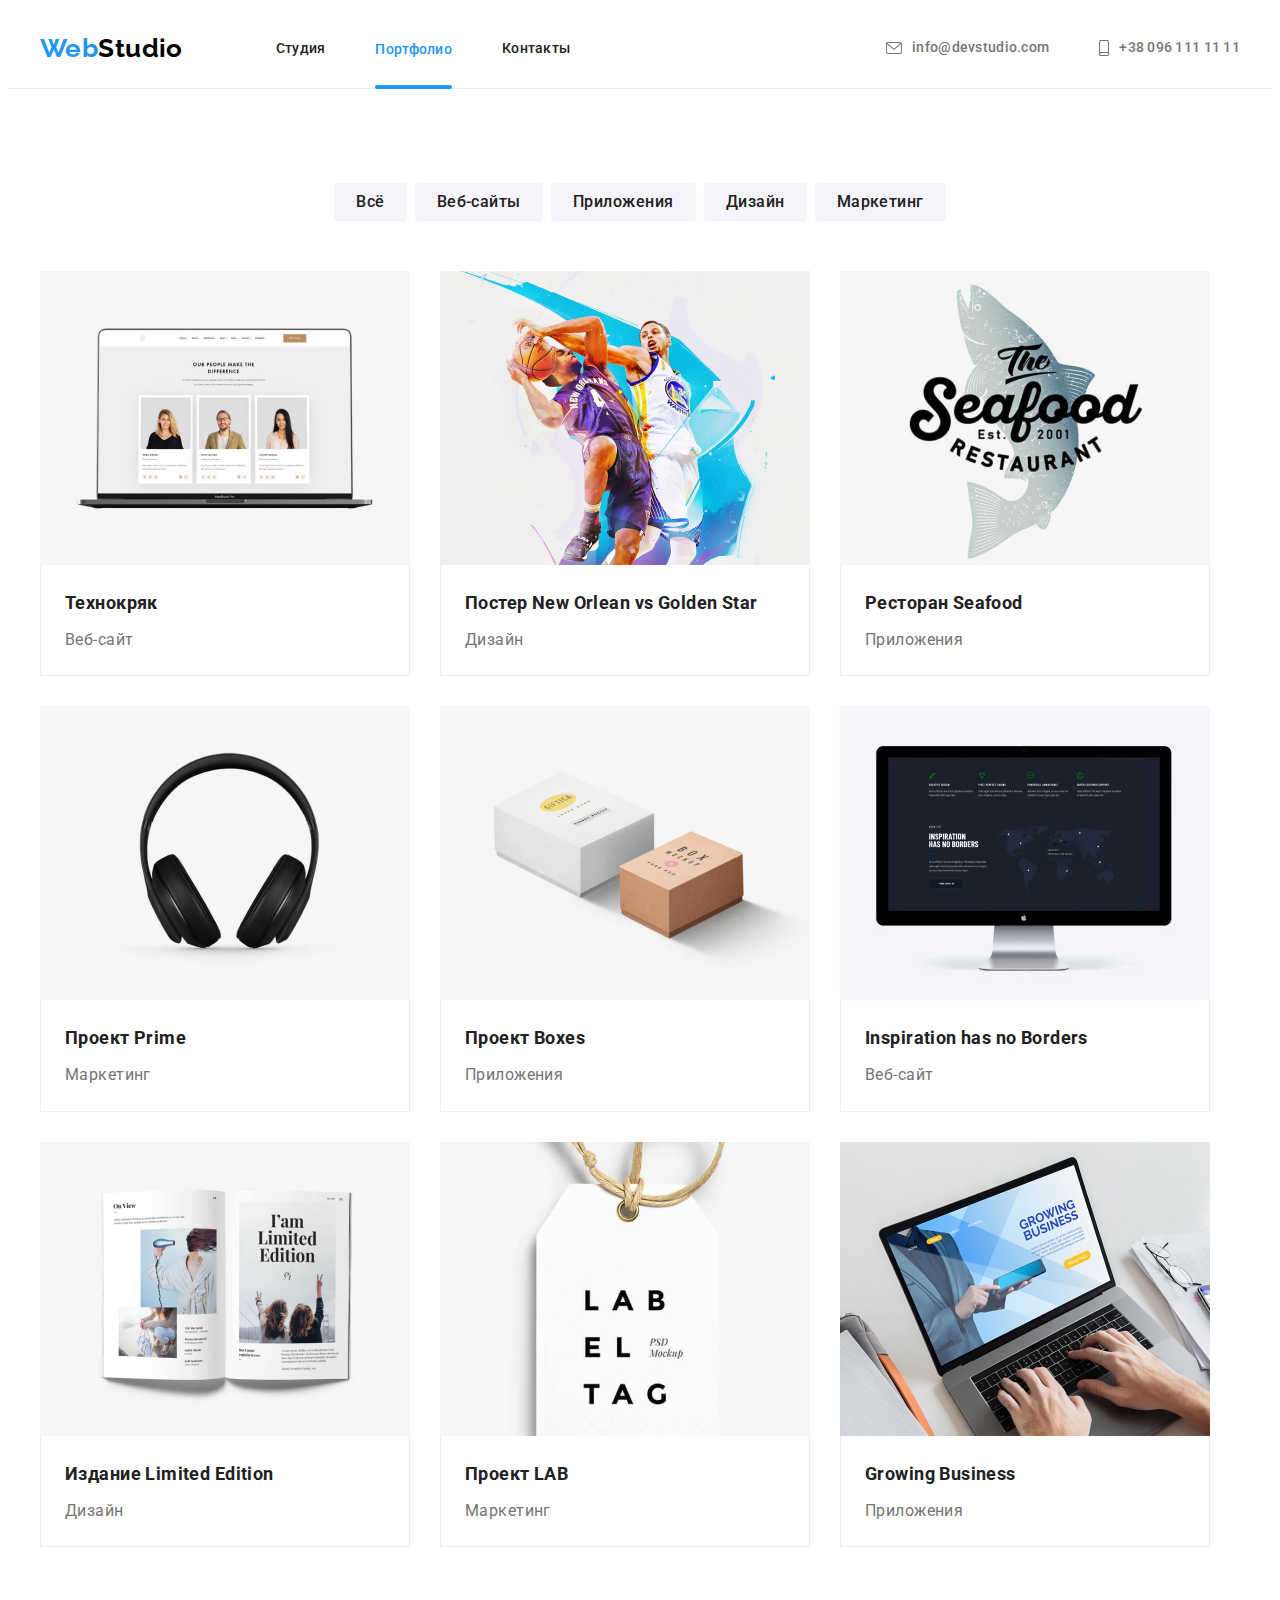
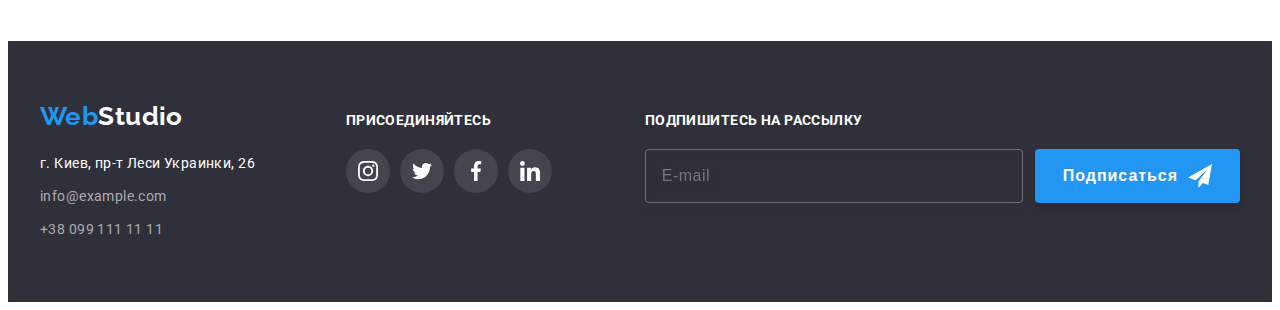
==== portfolio.html @ bd39b063 "Initial commit" ====
<!DOCTYPE html>
<html lang="en">
  <head>
    <meta charset="UTF-8" />
    <meta http-equiv="X-UA-Compatible" content="IE=edge" />
    <meta name="viewport" content="width=device-width, initial-scale=1.0" />
    <title>Portfolio</title>
    <!--Шрифты одной ссылкой -->
    <link rel="preconnect" href="https://fonts.googleapis.com" />
    <link rel="preconnect" href="https://fonts.gstatic.com" crossorigin />
    <link
      href="https://fonts.googleapis.com/css2?family=Raleway:wght@700&family=Roboto:wght@400;500;700&display=swap"
      rel="stylesheet"
    />
    <!-- Рормализация стилей -->
    <link
      rel="stylesheet"
      href="https://cdnjs.cloudflare.com/ajax/libs/modern-normalize/1.1.0/modern-normalize.min.css"
      integrity="sha512-wpPYUAdjBVSE4KJnH1VR1HeZfpl1ub8YT/NKx4PuQ5NmX2tKuGu6U/JRp5y+Y8XG2tV+wKQpNHVUX03MfMFn9Q=="
      crossorigin="anonymous"
      referrerpolicy="no-referrer"
    />
    <!-- CSS -->
    <link rel="stylesheet" href="./css/styles.css" />
  </head>
  <!-- Шапка,логотип -->
  <body>
    <header class="header-section">
      <div class="container">
        <div class="header-nav">
          <nav class="navigation">
            <a lang="en" href="./index.html" class="logo-header link"
              >Web<span class="logo-title">Studio</span></a
            >
            <!-- /* site-nav */ -->
            <ul class="site-nav list">
              <li class="navigation-item">
                <a href="./index.html" class="nav link">Студия</a>
              </li>
              <li class="navigation-item">
                <a href="./portfolio.html" class="nav link current">Портфолио</a>
              </li>
              <li class="navigation-item"><a href="./index.html" class="nav link">Контакты</a></li>
            </ul>
          </nav>
          <!-- auth-nav -->
          <ul class="auth-nav list">
            <li class="item-desktop">
              <a href="mailto:info@devstudio.com" class="header-link link">
                <svg class="auth-icon" width="16px" height="12px">
                  <use href="./images/sprite.svg#icon-envelope"></use>
                </svg>
                info@devstudio.com</a
              >
            </li>
            <li class="item-tel">
              <a href="tel:+380961111111" class="header-link link">
                <svg class="auth-icon" width="10px" height="16px">
                  <use href="./images/sprite.svg#icon-smartphone"></use>
                </svg>
                +38 096 111 11 11</a
              >
            </li>
          </ul>
        </div>
      </div>
    </header>
    <main>
      <section class="features-section section">
        <!-- Button -->

        <div class="container">
          <ul class="control list">
            <li class="control-btn">
              <button type="button" class="btn-portfolio">Всё</button>
              </li>
            <li class="control-btn">
              <button type="button" class="btn-portfolio">Веб-сайты</button>
              </li>
            <li class="control-btn">
              <button type="button" class="btn-portfolio">Приложения</butto>
              </li>
              <li class="control-btn"><button type="button" class="btn-portfolio">Дизайн</butto>
              </li>
              <li class="control-btn">
                <button type="button" class="btn-portfolio">Маркетинг</button>
                </li>
          </ul>
          
          <!-- Товары и услуги -->

          <h1 class="visually-hidden">Заголовок секции</h1>
          <ul class="features list">
            <li class="features-item">
              <a class="icon link" href="#">
                <div class="features-overlay">
                <img src="./images/img-portfolio/img-1.jpg" alt="Ноутбук" width="370" height="294" />
                 <p class="features-overlay-text">Ресурс предлагает комплексные 
                   предложения с разным уровнем функционала 
                    и сервисов. Все это позволит посетителю получить исчерпывающие сведения 
                    о компании или частном лице.</p>
               </div>
              <div class="features-heading">
                <h2 class="features-items">Технокряк</h2>
                <p class="features-text">Веб-сайт</p>
                </div>
                 </a>
            </li>
              
              <li class="features-item">
              <a class="icon link" href="#">
                <div class="features-overlay">
              <img src="./images/img-portfolio/img-2.jpg" alt="Баскетбол" width="370" height="294" />
               <p class="features-overlay-text">Ресурс предлагает комплексные 
                   предложения с разным уровнем функционала 
                    и сервисов. Все это позволит посетителю получить исчерпывающие сведения 
                    о компании или частном лице.</p>
               </div>
              <div class="features-heading">
                <h2 lang="en" class="features-items">
                  <span lang="ru">Постер</span> New Orlean vs Golden Star</h2>
                <p class="features-text">Дизайн</p>
              </div>
              </a>
            </li>
            <li class="features-item">
              <a class="icon link" href="#">
                <div class="features-overlay">
              <img src="./images/img-portfolio/img-3.jpg" alt="Рыба" width="370" height="294" />
              <p class="features-overlay-text">Ресурс предлагает комплексные 
                   предложения с разным уровнем функционала 
                    и сервисов. Все это позволит посетителю получить исчерпывающие сведения 
                    о компании или частном лице.</p>
               </div>
              <div class="features-heading">
                <h2 lang="en" class="features-items"><span lang="ru">Ресторан</span> Seafood</h2>
                <p class="features-text">Приложения</p>
              </div>
              </a>
            </li>
            <li class="features-item">
              <a class="icon link" href="#">
                <div class="features-overlay">
              <img src="./images/img-portfolio/img-4.jpg" alt="Наушники" width="370" height="294" />
              <p class="features-overlay-text">Ресурс предлагает комплексные 
                   предложения с разным уровнем функционала 
                    и сервисов. Все это позволит посетителю получить исчерпывающие сведения 
                    о компании или частном лице.</p>
               </div>
              <div class="features-heading">
                <h2 lang="en" class="features-items"><span lang="ru">Проект</span> Prime</h2>
                <p class="features-text">Маркетинг</p>
              </div>
              </a>
            </li>
            <li class="features-item">
              <a class="icon link" href="#">
                <div class="features-overlay">
              <img src="./images/img-portfolio/img-5.jpg" alt="Боксы" width="370" height="294" />
              <p class="features-overlay-text">Ресурс предлагает комплексные 
                   предложения с разным уровнем функционала 
                    и сервисов. Все это позволит посетителю получить исчерпывающие сведения 
                    о компании или частном лице.</p>
               </div>
              <div class="features-heading">
                <h2 lang="en" class="features-items"><span lang="ru">Проект</span> Boxes</h2>
                <p class="features-text">Приложения</p>
              </div>
              </a>
            </li>
            <li class="features-item">
              <a class="icon link" href="#">
                <div class="features-overlay">
              <img
                src="./images/img-portfolio/img-6.jpg" alt="Монитор ПК" width="370" height="294" />
              <p class="features-overlay-text">Ресурс предлагает комплексные 
                   предложения с разным уровнем функционала 
                    и сервисов. Все это позволит посетителю получить исчерпывающие сведения 
                    о компании или частном лице.</p>
               </div>
              <div class="features-heading">
                <h2 lang="en" class="features-items">Inspiration has no Borders</h2>
                <p class="features-text">Веб-сайт</p>
              </div>
              </a>
            </li>
            <li class="features-item">
              <a class="icon link" href="#">
                <div class="features-overlay">
              <img src="./images/img-portfolio/img-7.jpg" alt="Журнал" width="370" height="294" />
              <p class="features-overlay-text">Ресурс предлагает комплексные 
                   предложения с разным уровнем функционала 
                    и сервисов. Все это позволит посетителю получить исчерпывающие сведения 
                    о компании или частном лице.</p>
               </div>
              <div class="features-heading">
                <h2 lang="en" class="features-items">
                  <span lang="ru">Издание</span> Limited Edition
                </h2>
                <p class="features-text">Дизайн</p>
              </div>
              </a>
            </li>
            <li class="features-item">
              <a class="icon link" href="#">
                <div class="features-overlay">
              <img src="./images/img-portfolio/img-8.jpg" alt="Бирка с одежды" width="370" height="294" />
              <p class="features-overlay-text">Ресурс предлагает комплексные 
                   предложения с разным уровнем функционала 
                    и сервисов. Все это позволит посетителю получить исчерпывающие сведения 
                    о компании или частном лице.</p>
               </div>
              <div class="features-heading">
                <h2 lang="en" class="features-items"><span lang="ru">Проект</span> LAB</h2>
                <p class="features-text">Маркетинг</p>
              </div>
              </a>
            </li>
            <li class="features-item">
              <a class="icon link" href="#">
                <div class="features-overlay">
              <img src="./images/img-portfolio/img-9.jpg" alt="Работа за ноутбуком" width="370" height="294" />
              <p class="features-overlay-text">Ресурс предлагает комплексные 
                   предложения с разным уровнем функционала 
                    и сервисов. Все это позволит посетителю получить исчерпывающие сведения 
                    о компании или частном лице.</p>
               </div>
              <div class="features-heading">
                <h2 lang="en" class="features-items">Growing Business</h2>
                <p class="features-text">Приложения</p>
                </div>
              </a>
            </li>
          </ul>
        </div>
          </section>
          </main>
    
        
      

      <!-- Футер -->
    <footer class="footer-section">
      <div class="footer-social container">
      <div class="footer-aside">
        <a lang="en" href="./index.html" class="logo-footer link"
          >Web<span class="logo-title-span">Studio</span></a
        >

        <address>
          <ul class="team-footer list">
            <li class="footer-item">
              <a
                href="//goo.gl/maps/XvVAJL7zwZZcy64VA"
                target="_blank"
                rel="noopener noreferrer"
                class="footer-text link"
                >г. Киев, пр-т Леси Украинки, 26</a
              >
            </li>
            <li class="footer-item">
              <a href="mailto:info@example.com" class="footer-link link">info@example.com</a>
            </li>
            <li class="footer-item">
              <a href="tel:+380991111111" class="footer-link link">+38 099 111 11 11</a>
            </li>
          </ul>
        </address>
        </div>

        <div class="social-join">
          <h3 class="caption">ПРИСОЕДИНЯЙТЕСЬ</h3>
          <ul class="social list">
            <li class="social-item">
              <a
                class="social-link link"
                href=""
                target="_blank"
                rel="noopener noreferrer"
                aria-label="иконка instagram"
              >
                <svg class="social-icon" width="20px" height="20px">
                  <use href="./images/sprite.svg#icon-instagram-1"></use>
                </svg>
              </a>
            </li>
            <li class="social-item">
              <a
                class="social-link link"
                href=""
                target="_blank"
                rel="noopener noreferrer"
                aria-label="иконка twitter"
              >
                <svg class="social-icon" width="20px" height="20px">
                  <use href="./images/sprite.svg#icon-twitter-2"></use>
                </svg>
              </a>
            </li>
            <li class="social-item">
              <a
                class="social-link link"
                href=""
                target="_blank"
                rel="noopener noreferrer"
                aria-label="иконка facebook"
              >
                <svg class="social-icon" width="20px" height="20px">
                  <use href="./images/sprite.svg#icon-facebook-3"></use>
                </svg>
              </a>
            </li>
            <li class="social-item">
              <a
                class="social-link link"
                href=""
                target="_blank"
                rel="noopener noreferrer"
                aria-label="иконка linkedin"
              >
                <svg class="social-icon" width="20px" height="20px">
                  <use href="./images/sprite.svg#icon-linkedin-4"></use>
                </svg>
              </a>
            </li>
          </ul>
        </div>
      <div class="footer-form-input">
      <p class="caption">Подпишитесь на рассылку</p>
        <form class="footer-form" name="footer-form">
          <input class="input-footer" type="text" name="e-mail" placeholder="E-mail" />
            <button class="footer-btn" type="submit">
              Подписаться
              <svg class="icon-icon-send" width="24" height="24">
                <use href="./images/sprite.svg#icon-icon-send"></use>
              </svg>
            </button>
          </form>
        </div>
    </div>
</footer>
  </body>
</html>
---- css/styles.css ----
:root {
  --main-font: Roboto, sans-serif;
  --secondary-font: Raleway, sans-serif;
  /* text-color */
  --accent-color: #2196F3;
  --main-text-color: #757575;
  --title-text-color: #212121;
  --secondary-text-color: #FFFFFF;
  --logo-text-color: #000000;
  /* bacground-calor */
  --main-bacground-color: #FFFFFF;
  --secondary-bacground-color: #2F303A;
  --galerry-bacground-color: #E5E5E5;
  --team-bacgrount-color: #F5F4FA;
  --timing-function: cubic-bezier(0.4, 0, 0.2, 1);
}



body {
  font-family: var(--main-font);
  font-size: 14px;
  letter-spacing: 0.03em;
  color: var(--main-text-color);
  background-color: var(--main-bacground-color);
}


h1,
h2,
h3,
h4,
h5,
h6,
p {
  margin: 0;
}

img {
  display: block;
  max-width: 100%;
}

/* Скрытые заголовки */
.visually-hidden {
  position: absolute;
  width: 1px;
  height: 1px;
  margin: -1px;
  border: 0;
  padding: 0;
  white-space: nowrap;
  clip-path: inset(100%);
  clip: rect(0 0 0 0);
  overflow: hidden;
}

/* Container */
.container {
  /* outline: 1px solid red; */
  width: 1200px;
  padding-left: 15px;
  padding-right: 15px;
  margin-left: auto;
  margin-right: auto;
}

/* Падинги для секций */
.section {
  padding-top: 94px;
  padding-bottom: 94px;
}


.list {
  list-style: none;
  padding: 0;
  margin: 0;
}

.link {
  text-decoration: none;
}

/* Шапка , header-container*/
.header-section {
  border-bottom: 1px solid #ECECEC;
}

.header-nav {
  display: flex;
  align-items: center;
}


.navigation {
  display: flex;
  align-items: center;
}

.site-nav {
  display: flex;

}

.navigation-item {
  display: block;
  margin-right: 50px;
  margin-top: 32px;
  margin-bottom: 32px;
}

.navigation-item:last-child {
  margin-right: 0;
}

.item-desktop {
  margin-right: 50px;

}

.auth-nav {
  display: block;
  display: flex;
  align-items: center;
  margin-left: auto;
}


/* Логотип */
.logo-header {
  display: block;
  margin-right: 93px;
  color: var(--accent-color);
  font-family: 'Raleway';
  font-weight: 700;
  font-size: 26px;
  line-height: 1.19;
}

.logo-title {
  color: var(--logo-text-color);

}

/* site-nav */
.nav.link {
  font-style: normal;
  font-weight: 500;
  font-size: 14px;
  line-height: 16px;
  letter-spacing: 0.02em;
  color: var(--title-text-color);
  padding-top: 32px;
  padding-bottom: 32px;
  transition-property: color;
  transition-duration: 250ms;
  transition-timing-function: cubic-bezier(0.4, 0, 0.2, 1);
}

.auth-icon {
  fill: currentColor;
  margin-right: 10px;
}

.link.current {
  color: var(--accent-color);

}

.nav:hover,
.nav:focus {
  color: var(--accent-color);

}

/* Студия псевдо-элемент */
.nav.current {
  position: relative;
  bottom: -1px;
}

.nav.current::after {
  content: '';
  position: absolute;
  bottom: 0;
  left: 0;
  display: block;
  width: 100%;
  height: 4px;
  border-radius: 2px;
  background-color: var(--accent-color);

}

/* auth-nav */
.header-link {
  display: flex;
  align-items: center;
  color: var(--main-text-color);
  font-weight: 500;
  font-size: 14px;
  line-height: 1.14;
  letter-spacing: 0.02em;
  padding-top: 32px;
  padding-bottom: 32px;
  transition-property: color;
  transition-duration: 250ms;
  transition-timing-function: cubic-bezier(0.4, 0, 0.2, 1);
}

.header-link:hover,
.header-link:focus {
  color: var(--accent-color);
}

/*Герой */
.hero-section {
  max-width: 1600px;
  height: 600px;
  background-image: linear-gradient(rgba(47, 48, 58, 0.4), rgba(47, 48, 58, 0.4)), url(../images/Img-8.jpg);
  background-color: var(--secondary-bacground-color);
  background-size: cover;
  background-position: center;
  background-repeat: no-repeat;
  text-align: center;
  margin-left: auto;
  margin-right: auto;
  padding-top: 200px;
  padding-bottom: 200px;
}

.hero-title {
  font-weight: 900;
  font-size: 44px;
  line-height: 1.36;
  width: 696px;
  height: 120px;
  text-transform: uppercase;
  color: var(--secondary-text-color);
  margin: auto;
  align-items: center;
  text-align: center;
  letter-spacing: 0.06em;
}


/* button */
.hero-btn {
  font-family: inherit;
  margin-top: 30px;
  border-radius: 4px;
  cursor: pointer;
  font-weight: 700;
  font-size: 16px;
  line-height: 1.87;
  align-items: center;
  text-align: center;
  border: none;
  letter-spacing: 0.06em;
  background-color: var(--accent-color);
  color: var(--secondary-text-color);
  padding: 10px 32px;
  transition-property: color;
  box-shadow: 0px 4px 4px rgb(0 0 0 / 15%);
  transition: background-color, 250ms cubic-bezier(0.4, 0, 0.2, 1);

}

.hero-btn:hover,
.hero-btn:focus {

  background-color: #2187F7;
}

/* Модальное окно */
.backdrop {
  z-index: 1;
  position: fixed;
  top: 0;
  left: 0;
  width: 100%;
  height: 100%;
  transition-property: color;
  background-color: rgba(0, 0, 0, 0.2);
  transition: opacity 500ms, visibility 500ms;
}

.backdrop.is-hidden {
  opacity: 0;
  visibility: hidden;
  pointer-events: none;

}

.modal-wrapper {
  position: absolute;
  top: 50%;
  left: 50%;
  transform: translate(-50%, -50%);
  padding: 40px;
  width: 528px;
  height: 581px;
  background: #FFFFFF;
  border-radius: 4px;
  box-shadow: 0px 1px 3px rgba(0, 0, 0, 0.12),
    0px 1px 1px rgba(0, 0, 0, 0.14), 0px 2px 1px rgba(0, 0, 0, 0.2);

}

.modal-btn {
  position: absolute;
  top: 8px;
  right: 8px;
  display: flex;
  align-items: center;
  justify-content: center;
  width: 30px;
  height: 30px;
  padding: 0;
  background-color: #FFFFFF;
  border: 1px solid rgba(0, 0, 0, 0.1);
  border-radius: 50%;
  cursor: pointer;
  transition-property: color;
  transition: background-color 250ms cubic-bezier(0.4, 0, 0.2, 1);

}



.modal-icon {
  transform: rotate(0deg);
  transition-property: color;
  color: var(--secondary-text-color);
  transition-property: fill, transform;
  transition-duration: 250ms;
  transition-timing-function: linear;
  transition-delay: 0;
}

.modal-btn:hover,
.modal-btn:focus {
  background-color: var(--accent-color)
}

.modal-btn:hover .modal-icon,
.modal-btn:focus .modal-icon {
  fill: var(--secondary-text-color);
  transform: rotate(180deg);
}

/* Форпма заполнения для МОДАЛЬНОГО ОКНА */
.modal-title {
  display: flex;
  justify-content: center;
  margin-bottom: 12px;
  font-weight: 700;
  font-size: 20px;
  line-height: 1.15;
  color: var(--title-text-color);
}

.modal-form {
  text-align: center;
}

.contact-form {
  display: block;
  margin-bottom: 10px;
  text-align: left;
}


.contact-form-label {
  display: inline-block;
  margin-bottom: 4px;
  font-size: 12px;
  line-height: 1.17;
  letter-spacing: 0.01em;
}

.form-modal-input {
  position: relative;
  display: block;
}

.form-input-title {
  display: flex;
  width: 100%;
  height: 40px;
  padding: 12px 16px;
  padding-left: 42px;
  line-height: 1.14;
  letter-spacing: 0.01em;
  color: var(--title-text-color);
  border: 1px solid rgba(33, 33, 33, 0.2);
  border-radius: 4px;
  transition: border-color 250ms cubic-bezier(0.4, 0, 0.2, 1);
}

.form-input-title:hover+.form-icon,
.form-input-title:focus+.form-icon {
  color: var(--accent-color);
}



.form-input-title:hover,
.form-input-title:focus {
  outline: 0;
  border-color: var(--accent-color);
}

.form-icon {
  position: absolute;
  top: 50%;
  left: 13px;
  pointer-events: none;
  color: var(--title-text-color);
  fill: currentColor;
  transform: translateY(-50%);
  transition: color 250ms cubic-bezier(0.4, 0, 0.2, 1);
}

.form-icon:hover,
.form-icon:focus {

  color: var(--accent-color);
}

/* Коментарии в форме */

.modal-label-coment {
  display: block;
  text-align: left;
  font-weight: 400;
  font-size: 12px;
  line-height: 1.17;
  letter-spacing: 0.01em;
  color: var(--main-text-color);
}

.comment {
  display: flex;
  width: 100%;
  margin-top: 4px;
  resize: none;
  height: 120px;
  margin-bottom: 20px;
  font-size: 14px;
  line-height: 1.14;
  letter-spacing: 0.01em;
  padding: 12px 16px;
  border: none;
  outline: 1px solid rgba(33, 33, 33, 0.2);
  border-radius: 4px;
  transition: 250ms cubic-bezier(0.4, 0, 0.2, 1);
}

.comment:placeholder-shown {
  font-size: 12px;
  line-height: 14px;
  letter-spacing: 0.01em;
  color: rgba(117, 117, 117, 0.5);
}

.comment:focus,
.comment:hover {
  outline: 1px solid var(--accent-color);
}


/* Чек-бокс */
.radio-check {
  display: flex;
  align-items: center;
  justify-content: center;
  font-size: 14px;
  line-height: 1.71;
  letter-spacing: 0.03em;
  margin-bottom: 25px;

}

.checkbox:checked+.modal-check {
  fill: var(--main-bacground-color);
  background-color: var(--accent-color);
  border-color: var(--accent-color);
  background-origin: border-box;
}

.checkbox:focus+.modal-check {
  border-color: var(--accent-color);
}

.checkbox:hover+.modal-check {
  border-color: var(--accent-color);
}

.modal-check {
  width: 16px;
  height: 15px;
  margin-right: 9px;
  fill: var(--main-bacground-color);
  border: 2px solid var(--title-text-color);
  transition: 250ms cubic-bezier(0.4, 0, 0.2, 1);
  border-radius: 2px;
}

.contact-form-checkbox-label-link {
  color: var(--accent-color);
  transition: border-color 250ms cubic-bezier(0.4, 0, 0.2, 1);
}


/* btn-comment */
.btn-comment {
  font-weight: 700;
  font-size: 16px;
  line-height: 1.88;
  display: flex;
  letter-spacing: 0.06em;
  color: var(--main-bacground-color);
  border: none;
  background-color: var(--accent-color);
  padding: 10px 55px;
  border-radius: 4px;
  margin-right: auto;
  margin-left: auto;
  cursor: pointer;
  transition: 250ms cubic-bezier(0.4, 0, 0.2, 1);
  border-radius: 4px;
  outline: transparent;
}

.btn-comment:hover,
.btn-comment:focus {
  background-color: #188ce8;
  box-shadow: 0px 4px 4px rgba(0, 0, 0, 0.15);
  border-radius: 4px;
}



/* < !-- Преимущества --> */
.benefits-list {
  display: flex;
  margin-right: -30px;
}

.benefits-item {
  margin-right: 30px;
  width: 270px;
}

.benefits-item:last-child {
  margin-right: 0;
}

.benefits-text {
  font-size: 14px;
  line-height: 1.71;

  color: var(--main-text-color);
}

.benefits-title {
  margin-top: 0;
  margin-bottom: 10px;
  font-weight: 700;
  font-size: 14px;
  line-height: 1.71;
  text-transform: uppercase;
  color: var(--title-text-color);
}

/* Иконки Преймущества */
.benefits-list {
  display: flex;
}

.benefits-item:not(:last-child) {
  margin-right: 30px;
}

.benefits-link {
  display: flex;
  align-items: center;
  justify-content: center;
  width: 270px;
  height: 120px;
  border: 1px solid var(--team-bacgrount-color);
  border-radius: 4px;
  background-color: var(--team-bacgrount-color);
  margin-bottom: 30px;
  transition-duration: 250ms;
  transition-timing-function: cubic-bezier(0.4, 0, 0.2, 1);
}


.benefits-link:hover {
  border-color: var(--accent-color);
}

.benefits-link:hover .benefits-icon,
.benefits-link:focus .benefits-icon {
  fill: var(--accent-color);
}

/* Примеры работ */

.galerry-section {
  background-color: var(--main-bacground-color);
  padding-bottom: 94px;
}

.galerry-title {
  font-weight: 700;
  font-size: 36px;
  line-height: 1.71;
  color: var(--title-text-color);
  text-align: center;
  margin-bottom: 50px;
}

.galerry-img {
  display: flex;
}

.galerry-item:not(:last-child) {
  margin-right: 30px;
  width: 370px;
}

/* Псевдо-элемент для Примеры работ */
.galrrry-text {
  position: relative;
}

.applications {
  position: absolute;
  bottom: 0;
  display: flex;
  align-items: center;
  justify-content: center;
  width: 100%;
  height: 70px;
  background-color: rgba(47, 48, 58, 0.8);
  font-weight: 700;
  line-height: 1.14px;
  text-transform: uppercase;
  color: #FFFFFF;
}


/* Наша команда */
.team-section {
  background-color: var(--team-bacgrount-color);

}

.team-title {
  font-weight: 700;
  font-size: 36px;
  line-height: 1.17;
  color: var(--title-text-color);
  text-align: center;
  margin-bottom: 50px;
}

.team.list {
  display: flex;
}

.items-team {
  padding-top: 30px;
  padding-bottom: 30px;
}

.team-item {
  margin-bottom: 10px;
  font-weight: 500;
  font-size: 16px;
  line-height: 1.19;
  text-align: center;

  color: var(--title-text-color);
}

.team-text {
  font-size: 16px;
  line-height: 1.19;
  text-align: center;
  margin-bottom: 16px;

  color: var(--main-text-color);
}

.img-item:not(:last-child) {
  margin-right: 30px;
  width: 270px;
}

.img-item {
  background-color: #FFFFFF;
  box-shadow: 0px 1px 3px rgba(0, 0, 0, 0.12), 0px 1px 1px rgba(0, 0, 0, 0.14), 0px 2px 1px rgba(0, 0, 0, 0.2);
  border-radius: 0px 0px 4px 4px;
}

/* Иконки Наша команда */

.team-items {
  display: flex;
  justify-content: center;
  align-items: center;
}

.items-icon:not(:last-child) {
  margin-right: 10px;
}

.team-link {
  display: flex;
  align-items: center;
  justify-content: center;
  width: 44px;
  height: 44px;
  border-radius: 50%;
  transition-property: background-color;
  transition-duration: 250ms;
  transition-timing-function: cubic-bezier(0.4, 0, 0.2, 1);
}

.team-link:hover,
.team-link:focus {
  background-color: var(--accent-color);

}

.team-icon {
  fill: #AFB1B8;
  transition: fill 250ms cubic-bezier(0.4, 0, 0.2, 1);
  ;
}

.team-link:hover .team-icon,
.team-link:focus .team-icon {
  fill: var(--main-bacground-color);
}

/* Постоянные клиенты */
.clients-title {
  font-style: normal;
  font-weight: 700;
  font-size: 36px;
  line-height: 1.17;
  text-align: center;
  letter-spacing: 0.03em;
  color: var(--title-text-color);
  margin-bottom: 50px;
}

.clients {
  display: flex;
}

.clients-item:not(:last-child) {
  margin-right: 30px;
}

.clients-link {
  display: flex;
  align-items: center;
  justify-content: center;
  width: 170px;
  height: 92px;
  border: 1px solid #AFB1B8;
  border-radius: 4px;
  transition-property: backgound-color;
  transition-duration: 250ms;
  transition-timing-function: cubic-bezier(0.4, 0, 0.2, 1);
}

.clients-icon {
  fill: #AFB1B8;
  transition-duration: 250ms;
  transition-timing-function: cubic-bezier(0.4, 0, 0.2, 1);
}

.clients-link:hover,
.clients-link:focus {
  border-color: var(--accent-color);
  fill: var(--accent-color);
}

.clients-link:hover .clients-icon,
.clients-link:focus .clients-icon {
  fill: var(--accent-color);
}

/* Футер */
/* логотип */
.address {
  font-style: normal;

}

.logo-footer {
  margin-bottom: 20px;
  display: block;
  margin-right: 93px;
  color: var(--accent-color);
  font-family: 'Raleway';
  font-weight: 700;
  font-size: 26px;
  line-height: 1.19;
}

.logo-title-span {
  color: var(--secondary-text-color);
}

.footer-section {
  background-color: var(--secondary-bacground-color);
  color: var(--secondary-text-color);
  padding-top: 60px;
  padding-bottom: 60px;
}


.footer-item {
  margin-top: 9px;
}

.footer-item:not(:last-child) {
  margin-top: 9px;
}

.footer-text {
  font-style: normal;
  font-size: 14px;
  line-height: 1.71;
  color: var(--secondary-text-color);
  transition-duration: 250ms;
  transition-timing-function: cubic-bezier(0.4, 0, 0.2, 1);
}

.footer-text:hover,
.footer-text:focus {
  color: var(--accent-color);
}

.footer-link {
  font-style: normal;
  font-size: 14px;
  line-height: 1.71;
  color: rgba(255, 255, 255, 0.6);
  transition-duration: 250ms;
  transition-timing-function: cubic-bezier(0.4, 0, 0.2, 1);
}

.footer-link:hover,
.footer-link:focus {
  color: var(--accent-color);
}

/* Иконки футер */
.footer-social {
  display: flex;
  align-items: baseline;
}

.footer-aside {
  margin-right: 70px;
}

.social-join {
  box-sizing: border-box;
}

.caption {
  font-weight: 700;
  font-size: 14px;
  line-height: 1.14;
  letter-spacing: 0.03em;
  text-transform: uppercase;
  color: var(--secondary-text-color);
  margin-bottom: 20px;
}

.social {
  display: flex;
}

.social-item:not(:last-child) {
  margin-right: 10px;
}

.social-link {
  display: flex;
  align-items: center;
  justify-content: center;

  width: 44px;
  height: 44px;
  background-color: rgba(255, 255, 255, 0.1);
  border-radius: 50%;
  transition-duration: 250ms;
  transition-timing-function: cubic-bezier(0.4, 0, 0.2, 1);
}

.social-icon {
  fill: var(--main-bacground-color)
}

.social-link:hover,
.social-link:focus {
  background-color: var(--accent-color);
  fill: var(--main-bacground-color);
}

.social-link:hover .social-icon,
.social-link:focus .social-icon {
  fill: var(--main-bacground-color);
}

/* footer-form */
.footer-form-input {
  margin-left: auto;
}

.footer-form {
  display: flex;
}

.input-footer {
  color: var(--main-bacground-color);
  font-size: 16px;
  letter-spacing: 0.03em;
  width: 358px;
  height: 50px;
  margin-right: 12px;
  background-color: transparent;
  border: 1px solid rgba(255, 255, 255, 0.3);
  filter: drop-shadow(0px 4px 4px rgba(0, 0, 0, 0.15));
  border-radius: 4px;
  padding-left: 16px;
  transition: border-color,
    250ms cubic-bezier(0.4, 0, 0.2, 1);
}

.input-footer:hover,
.input-footer:focus {
  border-color: var(--accent-color);
}

.footer-btn {
  font-weight: 700;
  font-size: 16px;
  line-height: 1.88;
  color: var(--main-bacground-color);
  background-color: var(--accent-color);
  padding: 10px 28px;
  border: none;
  display: flex;
  align-items: center;
  text-align: center;
  letter-spacing: 0.06em;
  cursor: pointer;
  box-shadow: 0px 4px 4px rgba(0, 0, 0, 0.15);
  border-radius: 4px;
  transition-property: color;
  box-shadow: 0px 4px 4px rgb(0 0 0 / 15%);
  transition: background-color,
    250ms cubic-bezier(0.4, 0, 0.2, 1);
}

.footer-btn:hover,
.footer-btn:focus {

  background-color: #2187F7;
}




.icon-icon-send {
  margin-left: 10px;
  fill: currentColor;
}

/* Портфолио  */
/* button portfolio */
.features-section {
  background-color: var(--main-bacground-color);
}

.btn-portfolio {
  font-weight: 500;
  font-size: 16px;
  line-height: 1.63;
  font-family: inherit;
  border: none;
  color: var(--title-text-color);
  background-color: var(--team-bacgrount-color);
  cursor: pointer;
  letter-spacing: 0.03em;
  border-radius: 4px;
  padding: 6px 22px;
  /* box-shadow: 0px 4px 4px rgb(0 0 0 / 15%); */
  transition: color 250ms var(--timing-function), background-color 250ms var(--timing-function), box-shadow 250ms var(--timing-function);
}


.control {
  display: flex;
  justify-content: center;
  margin-bottom: 50px;
}

.control-btn {
  margin-right: 8px;

}

.control-btn:last-child {
  margin-right: 0;
}

/* Иконки button portfolio */
.btn-portfolio:hover,
.btn-portfolio:focus {
  color: var(--secondary-text-color);
  background-color: var(--accent-color);
  box-shadow: 0px 3px 1px rgba(0, 0, 0, 0.1), 0px 1px 2px rgba(0, 0, 0, 0.08), 0px 2px 2px rgba(0, 0, 0, 0.12);
}




/* Товары и услуги */


.features {
  display: flex;
  flex-wrap: wrap;

}

.features-item {
  width: 370px;
  margin-right: 30px;
  margin-bottom: 30px;

}

.features-item:nth-child(3n) {
  margin-right: 0;
}

.features-item:nth-last-child(-n + 3) {
  margin-bottom: 0;
}

.features-heading {
  padding-left: 24px;
  padding-right: 24px;
  padding-top: 20px;
  padding-bottom: 20px;
  border: 1px solid #EEEEEE;
  border-top: none;
}

.features-items {
  font-weight: 700;
  font-size: 18px;
  line-height: 2;
  margin-bottom: 4px;
  color: var(--title-text-color);
}

.features-text {
  font-weight: 400;
  font-size: 16px;
  line-height: 1.9;

  color: var(--main-text-color);
}

/* Шторка для Товары и услуги */
.features-overlay {
  position: relative;
  overflow: hidden;
}




.features-overlay-text {
  position: absolute;
  padding: 63px 24px;
  width: 100%;
  height: 100%;
  font-size: 18px;
  line-height: 1.55;
  letter-spacing: 0.03em;
  color: var(--secondary-text-color);
  background-color: rgba(33, 150, 243, 0.9);
  transition: transform 250ms cubic-bezier(0.4, 0, 0.2, 1);
  opacity: 0, 250ms cubic-bezier(0.4, 0, 0.2, 1);
}

.icon:hover .features-overlay-text,
.icon:focus .features-overlay-text {
  transform: translateY(-100%);
  opacity: 1;

}

/* Товары и услуги Иконки  и рамки */
.icon {
  display: inline-block;
}

.icon:hover,
.icon:focus {
  box-shadow: 0px 1px 1px rgba(0, 0, 0, 0.12),
    0px 4px 4px rgba(0, 0, 0, 0.06),
    1px 4px 6px rgba(0, 0, 0, 0.16);

}
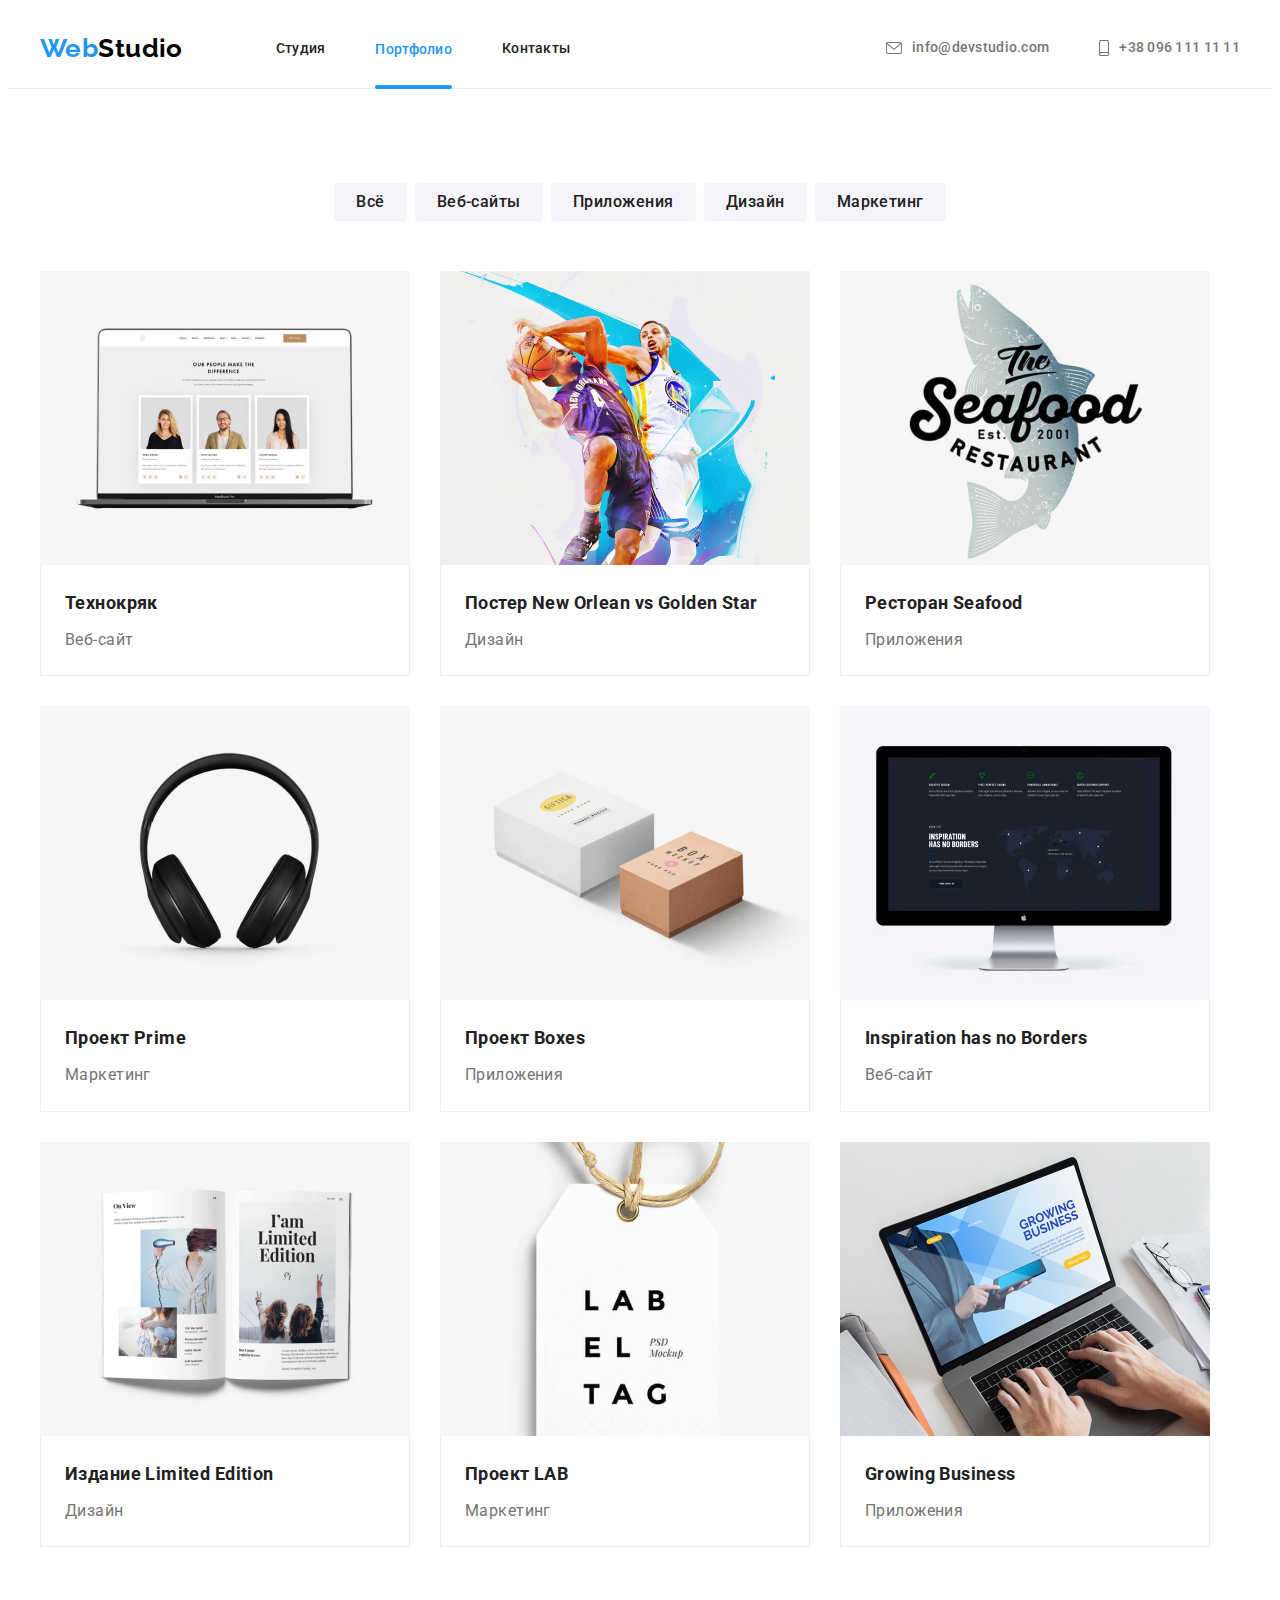
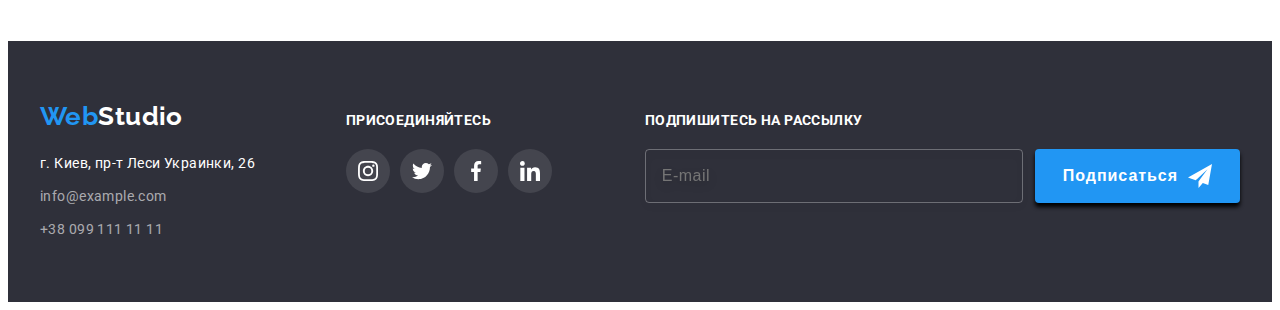
==== commit 051e5e32: "поминял путь на мейн. мин .сцсс" ====
--- a/portfolio.html
+++ b/portfolio.html
@@ -22,6 +22,7 @@
     />
     <!-- CSS -->
     <link rel="stylesheet" href="./css/styles.css" />
+    <link rel="stylesheet" href="./css/main.min.css" />
   </head>
   <!-- Шапка,логотип -->
   <body>
--- a/css/main.min.css
+++ b/css/main.min.css
@@ -0,0 +1,2 @@
+:root{--main-font: Roboto, sans-serif;--secondary-font: Raleway, sans-serif;--accent-color: #2196F3;--main-text-color: #757575;--title-text-color: #212121;--secondary-text-color: #FFFFFF;--logo-text-color: #000000;--main-bacground-color: #FFFFFF;--secondary-bacground-color: #2F303A;--galerry-bacground-color: #E5E5E5;--team-bacgrount-color: #F5F4FA;--timing-function: cubic-bezier(0.4, 0, 0.2, 1)}.visually-hidden{position:absolute;width:1px;height:1px;margin:-1px;border:0;padding:0;white-space:nowrap;-webkit-clip-path:inset(100%);clip-path:inset(100%);clip:rect(0 0 0 0);overflow:hidden}body{font-family:var(--main-font);font-size:14px;letter-spacing:0.03em;color:var(--main-text-color);background-color:var(--main-bacground-color)}.section{padding-top:94px;padding-bottom:94px}h1,h2,h3,h4,h5,h6,p{margin:0}img{display:block;max-width:100%}.list{list-style:none;padding:0;margin:0}.link{text-decoration:none}.container{width:1200px;padding-left:15px;padding-right:15px;margin-left:auto;margin-right:auto}.header-section{border-bottom:1px solid #ECECEC}.header-nav{display:-webkit-box;display:-ms-flexbox;display:flex;-webkit-box-align:center;-ms-flex-align:center;align-items:center}.navigation{display:-webkit-box;display:-ms-flexbox;display:flex;-webkit-box-align:center;-ms-flex-align:center;align-items:center}.site-nav{display:-webkit-box;display:-ms-flexbox;display:flex}.navigation-item{display:block;margin-right:50px;margin-top:32px;margin-bottom:32px}.navigation-item:last-child{margin-right:0}.item-desktop{margin-right:50px}.auth-nav{display:block;display:-webkit-box;display:-ms-flexbox;display:flex;-webkit-box-align:center;-ms-flex-align:center;align-items:center;margin-left:auto}.features-section{background-color:var(--main-bacground-color)}.btn-portfolio{font-weight:500;font-size:16px;line-height:1.63;font-family:inherit;border:none;color:var(--title-text-color);background-color:var(--team-bacgrount-color);cursor:pointer;letter-spacing:0.03em;border-radius:4px;padding:6px 22px;-webkit-transition:color 250ms var(--timing-function),background-color 250ms var(--timing-function),-webkit-box-shadow 250ms var(--timing-function);transition:color 250ms var(--timing-function),background-color 250ms var(--timing-function),-webkit-box-shadow 250ms var(--timing-function);transition:color 250ms var(--timing-function),background-color 250ms var(--timing-function),box-shadow 250ms var(--timing-function);transition:color 250ms var(--timing-function),background-color 250ms var(--timing-function),box-shadow 250ms var(--timing-function),-webkit-box-shadow 250ms var(--timing-function)}.btn-portfolio:hover,.btn-portfolio:focus{color:var(--secondary-text-color);background-color:var(--accent-color);-webkit-box-shadow:0px 3px 1px rgba(0,0,0,0.1),0px 1px 2px rgba(0,0,0,0.08),0px 2px 2px rgba(0,0,0,0.12);box-shadow:0px 3px 1px rgba(0,0,0,0.1),0px 1px 2px rgba(0,0,0,0.08),0px 2px 2px rgba(0,0,0,0.12)}.control{display:-webkit-box;display:-ms-flexbox;display:flex;-webkit-box-pack:center;-ms-flex-pack:center;justify-content:center;margin-bottom:50px}.control-btn{margin-right:8px}.control-btn:last-child{margin-right:0}.footer-btn{font-weight:700;font-size:16px;line-height:1.88;color:var(--main-bacground-color);background-color:var(--accent-color);padding:10px 28px;border:none;display:-webkit-box;display:-ms-flexbox;display:flex;-webkit-box-align:center;-ms-flex-align:center;align-items:center;text-align:center;letter-spacing:0.06em;cursor:pointer;-webkit-box-shadow:0px 4px 4px rgba(0,0,0,0.15);box-shadow:0px 4px 4px rgba(0,0,0,0.15);border-radius:4px;-webkit-transition-property:color;transition-property:color;-webkit-box-shadow:0px 4px 4px #000;box-shadow:0px 4px 4px #000;-webkit-transition:background-color,250ms cubic-bezier(0.4, 0, 0.2, 1);transition:background-color,250ms cubic-bezier(0.4, 0, 0.2, 1)}.footer-btn:hover,.footer-btn:focus{background-color:#2187F7}.icon-icon-send{margin-left:10px;fill:currentColor}.hero-btn{font-family:inherit;margin-top:30px;border-radius:4px;cursor:pointer;font-weight:700;font-size:16px;line-height:1.87;-webkit-box-align:center;-ms-flex-align:center;align-items:center;text-align:center;border:none;letter-spacing:0.06em;background-color:var(--accent-color);color:var(--secondary-text-color);padding:10px 32px;-webkit-transition-property:color;transition-property:color;-webkit-box-shadow:0px 4px 4px #000;box-shadow:0px 4px 4px #000;-webkit-transition:background-color,250ms cubic-bezier(0.4, 0, 0.2, 1);transition:background-color,250ms cubic-bezier(0.4, 0, 0.2, 1)}.hero-btn:hover,.hero-btn:focus{background-color:#2187F7}.modal-btn{position:absolute;top:8px;right:8px;display:-webkit-box;display:-ms-flexbox;display:flex;-webkit-box-align:center;-ms-flex-align:center;align-items:center;-webkit-box-pack:center;-ms-flex-pack:center;justify-content:center;width:30px;height:30px;padding:0;background-color:#FFFFFF;border:1px solid rgba(0,0,0,0.1);border-radius:50%;cursor:pointer;-webkit-transition-property:color;transition-property:color;-webkit-transition:background-color 250ms cubic-bezier(0.4, 0, 0.2, 1);transition:background-color 250ms cubic-bezier(0.4, 0, 0.2, 1)}.modal-btn:hover,.modal-btn:focus{background-color:var(--accent-color)}.modal-btn:hover .modal-icon,.modal-btn:focus .modal-icon{fill:var(--secondary-text-color);-webkit-transform:rotate(180deg);transform:rotate(180deg)}.modal-icon{-webkit-transform:rotate(0deg);transform:rotate(0deg);-webkit-transition-property:color;transition-property:color;color:var(--secondary-text-color);-webkit-transition-property:fill, -webkit-transform;transition-property:fill, -webkit-transform;transition-property:fill, transform;transition-property:fill, transform, -webkit-transform;-webkit-transition-duration:250ms;transition-duration:250ms;-webkit-transition-timing-function:linear;transition-timing-function:linear;-webkit-transition-delay:0;transition-delay:0}.btn-comment{font-weight:700;font-size:16px;line-height:1.88;display:-webkit-box;display:-ms-flexbox;display:flex;letter-spacing:0.06em;color:var(--main-bacground-color);border:none;background-color:var(--accent-color);padding:10px 55px;border-radius:4px;margin-right:auto;margin-left:auto;cursor:pointer;-webkit-transition:250ms cubic-bezier(0.4, 0, 0.2, 1);transition:250ms cubic-bezier(0.4, 0, 0.2, 1);border-radius:4px;outline:transparent}.btn-comment:hover,.btn-comment:focus{background-color:#188ce8;-webkit-box-shadow:0px 4px 4px rgba(0,0,0,0.15);box-shadow:0px 4px 4px rgba(0,0,0,0.15);border-radius:4px}.footer-form-input{margin-left:auto}.footer-form{display:-webkit-box;display:-ms-flexbox;display:flex}.input-footer{color:var(--main-bacground-color);font-size:16px;letter-spacing:0.03em;width:358px;height:50px;margin-right:12px;background-color:transparent;border:1px solid rgba(255,255,255,0.3);-webkit-filter:drop-shadow(0px 4px 4px rgba(0,0,0,0.15));filter:drop-shadow(0px 4px 4px rgba(0,0,0,0.15));border-radius:4px;padding-left:16px;-webkit-transition:border-color,250ms cubic-bezier(0.4, 0, 0.2, 1);transition:border-color,250ms cubic-bezier(0.4, 0, 0.2, 1)}.input-footer:hover,.input-footer:focus{border-color:var(--accent-color)}.footer-social{display:-webkit-box;display:-ms-flexbox;display:flex;-webkit-box-align:baseline;-ms-flex-align:baseline;align-items:baseline}.footer-aside{margin-right:70px}.social-join{-webkit-box-sizing:border-box;box-sizing:border-box}.caption{font-weight:700;font-size:14px;line-height:1.14;letter-spacing:0.03em;text-transform:uppercase;color:var(--secondary-text-color);margin-bottom:20px}.social{display:-webkit-box;display:-ms-flexbox;display:flex}.social-item:not(:last-child){margin-right:10px}.social-link{display:-webkit-box;display:-ms-flexbox;display:flex;-webkit-box-align:center;-ms-flex-align:center;align-items:center;-webkit-box-pack:center;-ms-flex-pack:center;justify-content:center;width:44px;height:44px;background-color:rgba(255,255,255,0.1);border-radius:50%;-webkit-transition-duration:250ms;transition-duration:250ms;-webkit-transition-timing-function:cubic-bezier(0.4, 0, 0.2, 1);transition-timing-function:cubic-bezier(0.4, 0, 0.2, 1)}.social-link:hover,.social-link:focus{background-color:var(--accent-color);fill:var(--main-bacground-color)}.social-link:hover .social-icon,.social-link:focus .social-icon{fill:var(--main-bacground-color)}.social-icon{fill:var(--main-bacground-color)}.team-items{display:-webkit-box;display:-ms-flexbox;display:flex;-webkit-box-pack:center;-ms-flex-pack:center;justify-content:center;-webkit-box-align:center;-ms-flex-align:center;align-items:center}.items-icon:not(:last-child){margin-right:10px}.team-link{display:-webkit-box;display:-ms-flexbox;display:flex;-webkit-box-align:center;-ms-flex-align:center;align-items:center;-webkit-box-pack:center;-ms-flex-pack:center;justify-content:center;width:44px;height:44px;border-radius:50%;-webkit-transition-property:background-color;transition-property:background-color;-webkit-transition-duration:250ms;transition-duration:250ms;-webkit-transition-timing-function:cubic-bezier(0.4, 0, 0.2, 1);transition-timing-function:cubic-bezier(0.4, 0, 0.2, 1)}.team-link:hover,.team-link:focus{background-color:var(--accent-color)}.team-link:hover .team-icon,.team-link:focus .team-icon{fill:var(--main-bacground-color)}.team-icon{fill:#AFB1B8;-webkit-transition:fill 250ms cubic-bezier(0.4, 0, 0.2, 1);transition:fill 250ms cubic-bezier(0.4, 0, 0.2, 1)}.logo-header{display:block;margin-right:93px;color:var(--accent-color);font-family:'Raleway';font-weight:700;font-size:26px;line-height:1.19}.logo-title{color:var(--logo-text-color)}.logo-footer{margin-bottom:20px;display:block;margin-right:93px;color:var(--accent-color);font-family:'Raleway';font-weight:700;font-size:26px;line-height:1.19}.logo-title-span{color:var(--secondary-text-color)}.backdrop{z-index:1;position:fixed;top:0;left:0;width:100%;height:100%;-webkit-transition-property:color;transition-property:color;background-color:rgba(0,0,0,0.2);-webkit-transition:opacity 500ms, visibility 500ms;transition:opacity 500ms, visibility 500ms}.backdrop.is-hidden{opacity:0;visibility:hidden;pointer-events:none}.modal-wrapper{position:absolute;top:50%;left:50%;-webkit-transform:translate(-50%, -50%);transform:translate(-50%, -50%);padding:40px;width:528px;height:581px;background:#FFFFFF;border-radius:4px;-webkit-box-shadow:0px 1px 3px rgba(0,0,0,0.12),0px 1px 1px rgba(0,0,0,0.14),0px 2px 1px rgba(0,0,0,0.2);box-shadow:0px 1px 3px rgba(0,0,0,0.12),0px 1px 1px rgba(0,0,0,0.14),0px 2px 1px rgba(0,0,0,0.2)}.modal-title{display:-webkit-box;display:-ms-flexbox;display:flex;-webkit-box-pack:center;-ms-flex-pack:center;justify-content:center;margin-bottom:12px;font-weight:700;font-size:20px;line-height:1.15;color:var(--title-text-color)}.modal-form{text-align:center}.contact-form{display:block;margin-bottom:10px;text-align:left}.contact-form-label{display:inline-block;margin-bottom:4px;font-size:12px;line-height:1.17;letter-spacing:0.01em}.form-modal-input{position:relative;display:block}.form-input-title{display:-webkit-box;display:-ms-flexbox;display:flex;width:100%;height:40px;padding:12px 16px;padding-left:42px;line-height:1.14;letter-spacing:0.01em;color:var(--title-text-color);border:1px solid rgba(33,33,33,0.2);border-radius:4px;-webkit-transition:border-color 250ms cubic-bezier(0.4, 0, 0.2, 1);transition:border-color 250ms cubic-bezier(0.4, 0, 0.2, 1)}.form-input-title:hover+.form-icon,.form-input-title:focus+.form-icon{color:var(--accent-color)}.form-input-title:hover,.form-input-title:focus{outline:0;border-color:var(--accent-color)}.form-icon{position:absolute;top:50%;left:13px;pointer-events:none;color:var(--title-text-color);fill:currentColor;-webkit-transform:translateY(-50%);transform:translateY(-50%);-webkit-transition:color 250ms cubic-bezier(0.4, 0, 0.2, 1);transition:color 250ms cubic-bezier(0.4, 0, 0.2, 1)}.form-icon:hover,.form-icon:focus{color:var(--accent-color)}.modal-label-coment{display:block;text-align:left;font-weight:400;font-size:12px;line-height:1.17;letter-spacing:0.01em;color:var(--main-text-color)}.comment{display:-webkit-box;display:-ms-flexbox;display:flex;width:100%;margin-top:4px;resize:none;height:120px;margin-bottom:20px;font-size:14px;line-height:1.14;letter-spacing:0.01em;padding:12px 16px;border:none;outline:1px solid rgba(33,33,33,0.2);border-radius:4px;-webkit-transition:250ms cubic-bezier(0.4, 0, 0.2, 1);transition:250ms cubic-bezier(0.4, 0, 0.2, 1)}.comment:placeholder-shown{font-size:12px;line-height:14px;letter-spacing:0.01em;color:rgba(117,117,117,0.5)}.comment:placeholder-shown:focus,.comment:placeholder-shown:hover{outline:1px solid var(--accent-color)}.radio-check{display:-webkit-box;display:-ms-flexbox;display:flex;-webkit-box-align:center;-ms-flex-align:center;align-items:center;-webkit-box-pack:center;-ms-flex-pack:center;justify-content:center;font-size:14px;line-height:1.71;letter-spacing:0.03em;margin-bottom:25px}.checkbox:checked+.modal-check{fill:var(--main-bacground-color);background-color:var(--accent-color);border-color:var(--accent-color);background-origin:border-box}.checkbox:focus+.modal-check{border-color:var(--accent-color)}.checkbox:hover+.modal-check{border-color:var(--accent-color)}.modal-check{width:16px;height:15px;margin-right:9px;fill:var(--main-bacground-color);border:2px solid var(--title-text-color);-webkit-transition:250ms cubic-bezier(0.4, 0, 0.2, 1);transition:250ms cubic-bezier(0.4, 0, 0.2, 1);border-radius:2px}.contact-form-checkbox-label-link{color:var(--accent-color);-webkit-transition:border-color 250ms cubic-bezier(0.4, 0, 0.2, 1);transition:border-color 250ms cubic-bezier(0.4, 0, 0.2, 1)}.nav.link{font-style:normal;font-weight:500;font-size:14px;line-height:16px;letter-spacing:0.02em;color:var(--title-text-color);padding-top:32px;padding-bottom:32px;-webkit-transition-property:color;transition-property:color;-webkit-transition-duration:250ms;transition-duration:250ms;-webkit-transition-timing-function:cubic-bezier(0.4, 0, 0.2, 1);transition-timing-function:cubic-bezier(0.4, 0, 0.2, 1)}.auth-icon{fill:currentColor;margin-right:10px}.link.current{color:var(--accent-color)}.nav:hover,.nav:focus{color:var(--accent-color)}.nav.current{position:relative;bottom:-1px}.nav.current::after{content:'';position:absolute;bottom:0;left:0;display:block;width:100%;height:4px;border-radius:2px;background-color:var(--accent-color)}.header-link{display:-webkit-box;display:-ms-flexbox;display:flex;-webkit-box-align:center;-ms-flex-align:center;align-items:center;color:var(--main-text-color);font-weight:500;font-size:14px;line-height:1.14;letter-spacing:0.02em;padding-top:32px;padding-bottom:32px;-webkit-transition-property:color;transition-property:color;-webkit-transition-duration:250ms;transition-duration:250ms;-webkit-transition-timing-function:cubic-bezier(0.4, 0, 0.2, 1);transition-timing-function:cubic-bezier(0.4, 0, 0.2, 1)}.header-link:hover,.header-link:focus{color:var(--accent-color)}.hero-section{max-width:1600px;height:600px;background-image:-webkit-gradient(linear, left top, left bottom, from(rgba(47,48,58,0.4)), to(rgba(47,48,58,0.4))),url(../images/Img-8.jpg);background-image:linear-gradient(rgba(47,48,58,0.4), rgba(47,48,58,0.4)),url(../images/Img-8.jpg);background-color:var(--secondary-bacground-color);background-size:cover;background-position:center;background-repeat:no-repeat;text-align:center;margin-left:auto;margin-right:auto;padding-top:200px;padding-bottom:200px}.hero-title{font-weight:900;font-size:44px;line-height:1.36;width:696px;height:120px;text-transform:uppercase;color:var(--secondary-text-color);margin:auto;-webkit-box-align:center;-ms-flex-align:center;align-items:center;text-align:center;letter-spacing:0.06em}.benefits{display:-webkit-box;display:-ms-flexbox;display:flex;margin-right:-30px}.benefits__item{margin-right:30px;width:270px}.benefits__item:last-child{margin-right:0}.benefits__text{font-size:14px;line-height:1.71;color:var(--main-text-color)}.benefits__title{margin-top:0;margin-bottom:10px;font-weight:700;font-size:14px;line-height:1.71;text-transform:uppercase;color:var(--title-text-color)}.benefits{display:-webkit-box;display:-ms-flexbox;display:flex}.benefits__item:not(:last-child){margin-right:30px}.benefits__link{display:-webkit-box;display:-ms-flexbox;display:flex;-webkit-box-align:center;-ms-flex-align:center;align-items:center;-webkit-box-pack:center;-ms-flex-pack:center;justify-content:center;width:270px;height:120px;border:1px solid var(--team-bacgrount-color);border-radius:4px;background-color:var(--team-bacgrount-color);margin-bottom:30px;-webkit-transition-duration:250ms;transition-duration:250ms;-webkit-transition-timing-function:cubic-bezier(0.4, 0, 0.2, 1);transition-timing-function:cubic-bezier(0.4, 0, 0.2, 1)}.benefits__link:hover{border-color:var(--accent-color)}.benefits__link:hover .benefits__icon,.benefits__link:focus .benefits__icon{fill:var(--accent-color)}.galerry{background-color:var(--main-bacground-color);padding-bottom:94px}.galerry__title{font-weight:700;font-size:36px;line-height:1.71;color:var(--title-text-color);text-align:center;margin-bottom:50px}.galerry__img{display:-webkit-box;display:-ms-flexbox;display:flex}.galerry__item:not(:last-child){margin-right:30px;width:370px}.galrrry__text{position:relative}.galrrry__applications{position:absolute;bottom:0;display:-webkit-box;display:-ms-flexbox;display:flex;-webkit-box-align:center;-ms-flex-align:center;align-items:center;-webkit-box-pack:center;-ms-flex-pack:center;justify-content:center;width:100%;height:70px;background-color:rgba(47,48,58,0.8);font-weight:700;line-height:1.14px;text-transform:uppercase;color:#FFFFFF}.team-section{background-color:var(--team-bacgrount-color)}.team-title{font-weight:700;font-size:36px;line-height:1.17;color:var(--title-text-color);text-align:center;margin-bottom:50px}.team.list{display:-webkit-box;display:-ms-flexbox;display:flex}.items-team{padding-top:30px;padding-bottom:30px}.team-item{margin-bottom:10px;font-weight:500;font-size:16px;line-height:1.19;text-align:center;color:var(--title-text-color)}.team-text{font-size:16px;line-height:1.19;text-align:center;margin-bottom:16px;color:var(--main-text-color)}.img-item:not(:last-child){margin-right:30px;width:270px}.img-item{background-color:#FFFFFF;-webkit-box-shadow:0px 1px 3px rgba(0,0,0,0.12),0px 1px 1px rgba(0,0,0,0.14),0px 2px 1px rgba(0,0,0,0.2);box-shadow:0px 1px 3px rgba(0,0,0,0.12),0px 1px 1px rgba(0,0,0,0.14),0px 2px 1px rgba(0,0,0,0.2);border-radius:0px 0px 4px 4px}.clients__title{font-style:normal;font-weight:700;font-size:36px;line-height:1.17;text-align:center;letter-spacing:0.03em;color:var(--title-text-color);margin-bottom:50px}.clients{display:-webkit-box;display:-ms-flexbox;display:flex}.clients__item:not(:last-child){margin-right:30px}.clients__link{display:-webkit-box;display:-ms-flexbox;display:flex;-webkit-box-align:center;-ms-flex-align:center;align-items:center;-webkit-box-pack:center;-ms-flex-pack:center;justify-content:center;width:170px;height:92px;border:1px solid #AFB1B8;border-radius:4px;-webkit-transition-property:backgound-color;transition-property:backgound-color;-webkit-transition-duration:250ms;transition-duration:250ms;-webkit-transition-timing-function:cubic-bezier(0.4, 0, 0.2, 1);transition-timing-function:cubic-bezier(0.4, 0, 0.2, 1)}.clients__link:hover,.clients__link:focus{border-color:var(--accent-color);fill:var(--accent-color)}.clients__link:hover .clients__icon,.clients__link:focus .clients__icon{fill:var(--accent-color)}.clients__icon{fill:#AFB1B8;-webkit-transition-duration:250ms;transition-duration:250ms;-webkit-transition-timing-function:cubic-bezier(0.4, 0, 0.2, 1);transition-timing-function:cubic-bezier(0.4, 0, 0.2, 1)}.address{font-style:normal}.footer-section{background-color:var(--secondary-bacground-color);color:var(--secondary-text-color);padding-top:60px;padding-bottom:60px}.footer-item{margin-top:9px}.footer-item:not(:last-child){margin-top:9px}.footer-text{font-style:normal;font-size:14px;line-height:1.71;color:var(--secondary-text-color);-webkit-transition-duration:250ms;transition-duration:250ms;-webkit-transition-timing-function:cubic-bezier(0.4, 0, 0.2, 1);transition-timing-function:cubic-bezier(0.4, 0, 0.2, 1)}.footer-text:hover,.footer-text:focus{color:var(--accent-color)}.footer-link{font-style:normal;font-size:14px;line-height:1.71;color:rgba(255,255,255,0.6);-webkit-transition-duration:250ms;transition-duration:250ms;-webkit-transition-timing-function:cubic-bezier(0.4, 0, 0.2, 1);transition-timing-function:cubic-bezier(0.4, 0, 0.2, 1)}.footer-link:hover,.footer-link:focus{color:var(--accent-color)}.features-section{background-color:var(--main-bacground-color)}.features{display:-webkit-box;display:-ms-flexbox;display:flex;-ms-flex-wrap:wrap;flex-wrap:wrap}.features-item{width:370px;margin-right:30px;margin-bottom:30px}.features-item:nth-child(3n){margin-right:0}.features-item:nth-last-child(-n+3){margin-bottom:0}.features-heading{padding-left:24px;padding-right:24px;padding-top:20px;padding-bottom:20px;border:1px solid #EEEEEE;border-top:none}.features-items{font-weight:700;font-size:18px;line-height:2;margin-bottom:4px;color:var(--title-text-color)}.features-text{font-weight:400;font-size:16px;line-height:1.9;color:var(--main-text-color)}.features-overlay{position:relative;overflow:hidden}.features-overlay-text{position:absolute;padding:63px 24px;width:100%;height:100%;font-size:18px;line-height:1.55;letter-spacing:0.03em;color:var(--secondary-text-color);background-color:rgba(33,150,243,0.9);-webkit-transition:-webkit-transform 250ms cubic-bezier(0.4, 0, 0.2, 1);transition:-webkit-transform 250ms cubic-bezier(0.4, 0, 0.2, 1);transition:transform 250ms cubic-bezier(0.4, 0, 0.2, 1);transition:transform 250ms cubic-bezier(0.4, 0, 0.2, 1), -webkit-transform 250ms cubic-bezier(0.4, 0, 0.2, 1);opacity:0,250ms cubic-bezier(0.4, 0, 0.2, 1)}.icon:hover .features-overlay-text,.icon:focus .features-overlay-text{-webkit-transform:translateY(-100%);transform:translateY(-100%);opacity:1}.icon{display:inline-block}.icon:hover,.icon:focus{-webkit-box-shadow:0px 1px 1px rgba(0,0,0,0.12),0px 4px 4px rgba(0,0,0,0.06),1px 4px 6px rgba(0,0,0,0.16);box-shadow:0px 1px 1px rgba(0,0,0,0.12),0px 4px 4px rgba(0,0,0,0.06),1px 4px 6px rgba(0,0,0,0.16)}
+/*# sourceMappingURL=main.min.css.map */